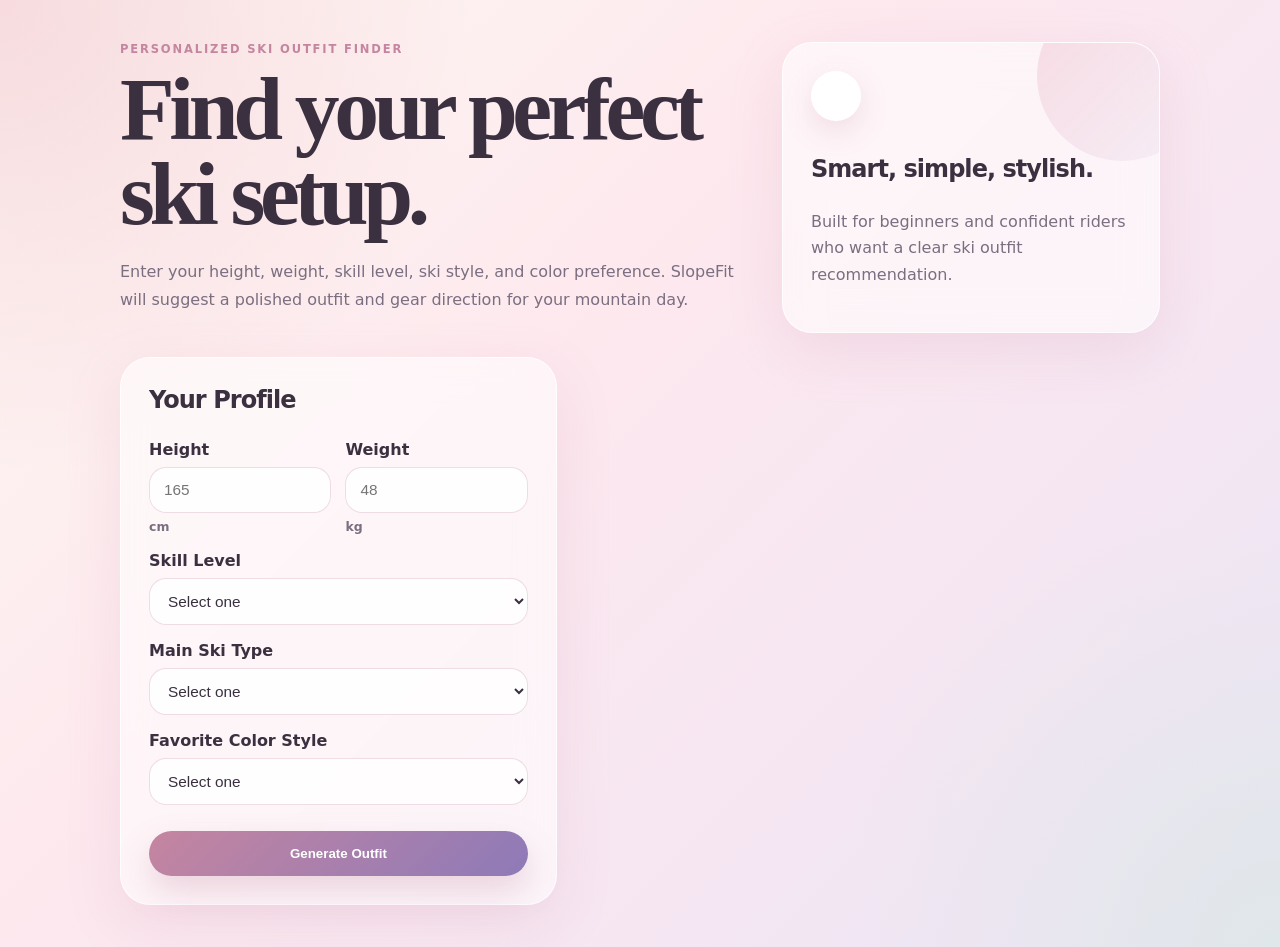
==== ski.html @ 8fa7c706 "Add files via upload" ====
<!DOCTYPE html>
<html lang="en">
<head>
  <meta charset="UTF-8" />
  <meta name="viewport" content="width=device-width, initial-scale=1.0" />
  <title>SlopeFit | Ski Outfit Matcher</title>
  <link rel="stylesheet" href="style.css" />
</head>
<body>
  <main class="page">
    <section class="hero">
      <div class="hero-text">
        <p class="eyebrow">Personalized Ski Outfit Finder</p>
        <h1>Find your perfect ski setup.</h1>
        <p class="subtitle">
          Enter your height, weight, skill level, ski style, and color preference.
          SlopeFit will suggest a polished outfit and gear direction for your mountain day.
        </p>
      </div>

      <div class="hero-card">
        <span class="snow-dot"></span>
        <h2>Smart, simple, stylish.</h2>
        <p>Built for beginners and confident riders who want a clear ski outfit recommendation.</p>
      </div>
    </section>

    <section class="app-shell">
      <form id="matchForm" class="form-card">
        <h2>Your Profile</h2>

        <div class="grid">
          <label>
            Height
            <input id="height" type="number" min="120" max="220" placeholder="165" required />
            <span>cm</span>
          </label>

          <label>
            Weight
            <input id="weight" type="number" min="30" max="150" placeholder="48" required />
            <span>kg</span>
          </label>
        </div>

        <label>
          Skill Level
          <select id="level" required>
            <option value="">Select one</option>
            <option value="beginner">Beginner</option>
            <option value="intermediate">Non-beginner / Intermediate</option>
            <option value="advanced">Advanced</option>
          </select>
        </label>

        <label>
          Main Ski Type
          <select id="skiType" required>
            <option value="">Select one</option>
            <option value="groomer">Groomed runs / resort skiing</option>
            <option value="powder">Powder / soft snow</option>
            <option value="park">Park / freestyle</option>
            <option value="allMountain">All-mountain</option>
          </select>
        </label>

        <label>
          Favorite Color Style
          <select id="color" required>
            <option value="">Select one</option>
            <option value="white">Clean white / ivory</option>
            <option value="black">Black / charcoal</option>
            <option value="blue">Icy blue / navy</option>
            <option value="pink">Soft pink / rose</option>
            <option value="earth">Beige / olive / brown</option>
          </select>
        </label>

        <button type="submit">Generate Outfit</button>
      </form>

      <section id="result" class="result-card hidden">
        <p class="eyebrow">Your Match</p>
        <h2 id="resultTitle"></h2>
        <p id="resultSummary"></p>

        <div class="recommendation-list">
          <div><h3>Jacket</h3><p id="jacket"></p></div>
          <div><h3>Pants</h3><p id="pants"></p></div>
          <div><h3>Skis / Board Direction</h3><p id="ski"></p></div>
          <div><h3>Fit Note</h3><p id="fitNote"></p></div>
        </div>

        <p id="styleTip" class="style-tip"></p>
      </section>
    </section>
  </main>

  <script src="app.js"></script>
</body>
</html>
---- style.css ----
*{box-sizing:border-box}body{margin:0;font-family:Inter,ui-sans-serif,system-ui,-apple-system,BlinkMacSystemFont,"Segoe UI",sans-serif;color:#3a3040;background:radial-gradient(circle at top left,rgba(242,196,206,.55),transparent 30%),radial-gradient(circle at bottom right,rgba(212,232,223,.55),transparent 28%),linear-gradient(135deg,#fdf8f2 0%,#fde8ee 42%,#ede5f7 100%);min-height:100vh}.page{width:min(1040px,92%);margin:0 auto;padding:42px 0}.hero{display:grid;grid-template-columns:1.35fr .8fr;gap:24px;align-items:stretch;margin-bottom:24px}.eyebrow{margin:0 0 10px;text-transform:uppercase;letter-spacing:.16em;font-size:.72rem;font-weight:800;color:#c585a0}h1{margin:0;font-family:Georgia,"Times New Roman",serif;font-size:clamp(2.7rem,7vw,5.8rem);line-height:.95;letter-spacing:-.06em;color:#3a3040}.subtitle{margin:22px 0 0;max-width:650px;font-size:1rem;line-height:1.75;color:#7a6e80}.hero-card,.form-card,.result-card{border:1px solid rgba(255,255,255,.72);background:rgba(255,255,255,.56);backdrop-filter:blur(18px);border-radius:30px;box-shadow:0 18px 55px rgba(197,133,160,.16)}.hero-card{padding:28px;align-self:end;min-height:210px;display:flex;flex-direction:column;justify-content:flex-end;position:relative;overflow:hidden}.hero-card:before{content:"";position:absolute;width:170px;height:170px;border-radius:50%;right:-48px;top:-52px;background:linear-gradient(135deg,rgba(242,196,206,.55),rgba(232,224,245,.35))}.snow-dot{width:50px;height:50px;border-radius:50%;background:#fff;box-shadow:0 10px 28px rgba(197,133,160,.22);margin-bottom:34px}.hero-card h2,.form-card h2,.result-card h2{margin:0 0 10px;letter-spacing:-.04em}.hero-card p,.result-card p{color:#7a6e80;line-height:1.65}.app-shell{display:grid;grid-template-columns:.86fr 1.14fr;gap:24px}.form-card,.result-card{padding:28px}.grid{display:grid;grid-template-columns:1fr 1fr;gap:14px}label{display:block;font-weight:700;color:#3a3040;margin-top:16px}input,select{width:100%;margin-top:8px;padding:13px 14px;border-radius:17px;border:1px solid rgba(197,133,160,.28);background:rgba(255,255,255,.82);color:#3a3040;outline:none;font-size:.96rem}label span{display:inline-block;margin-top:6px;font-size:.78rem;color:#7a6e80}input:focus,select:focus{border-color:#c585a0;box-shadow:0 0 0 4px rgba(197,133,160,.16)}button{width:100%;margin-top:26px;border:0;border-radius:999px;padding:15px 22px;font-weight:800;color:white;background:linear-gradient(135deg,#c585a0,#8e7ab8);cursor:pointer;box-shadow:0 15px 32px rgba(197,133,160,.30);transition:transform .2s ease,box-shadow .2s ease}button:hover{transform:translateY(-2px);box-shadow:0 19px 40px rgba(197,133,160,.36)}.result-card{min-height:100%}.hidden{display:none}.recommendation-list{display:grid;grid-template-columns:1fr 1fr;gap:16px;margin-top:24px}.recommendation-list div{border-radius:22px;padding:18px;background:rgba(255,255,255,.66);border:1px solid rgba(197,133,160,.18)}.recommendation-list h3{margin:0 0 8px;font-size:.9rem;color:#3a3040}.recommendation-list p{margin:0;color:#7a6e80}.style-tip{margin-top:22px;padding:17px 19px;border-radius:21px;background:linear-gradient(135deg,rgba(253,232,238,.9),rgba(212,232,223,.82));color:#524560!important}@media(max-width:820px){.hero,.app-shell,.recommendation-list,.grid{grid-template-columns:1fr}.page{padding:30px 0}.form-card,.result-card,.hero-card{padding:22px;border-radius:24px}}
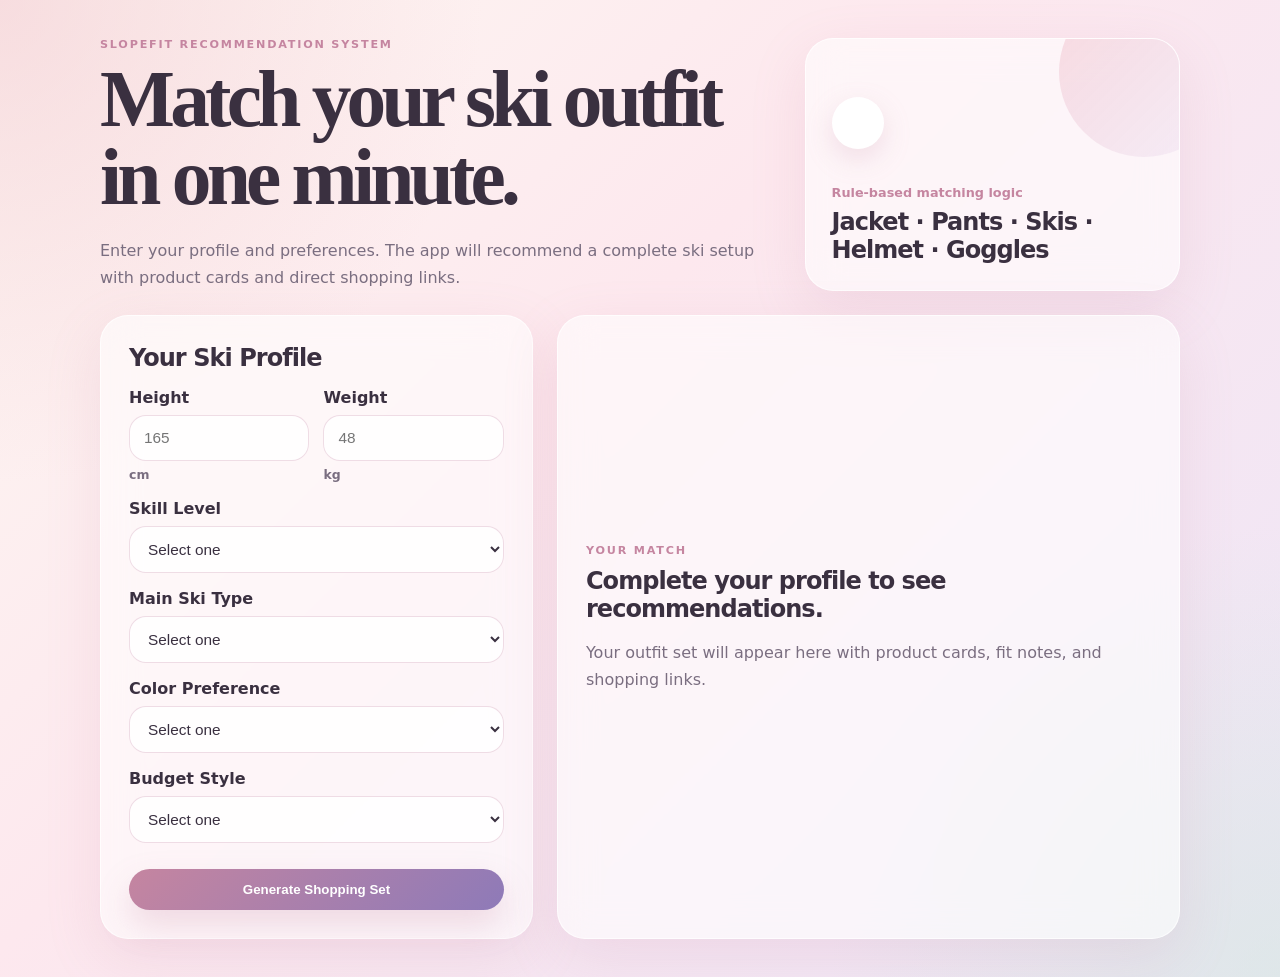
==== commit dc4fd0c6: "Add files via upload" ====
--- a/ski.html
+++ b/ski.html
@@ -3,33 +3,33 @@
 <head>
   <meta charset="UTF-8" />
   <meta name="viewport" content="width=device-width, initial-scale=1.0" />
-  <title>SlopeFit | Ski Outfit Matcher</title>
+  <title>SlopeFit | Product Recommendation App</title>
   <link rel="stylesheet" href="style.css" />
 </head>
 <body>
-  <main class="page">
-    <section class="hero">
-      <div class="hero-text">
-        <p class="eyebrow">Personalized Ski Outfit Finder</p>
-        <h1>Find your perfect ski setup.</h1>
+  <main class="app-page">
+    <section class="app-hero">
+      <div>
+        <p class="eyebrow">SlopeFit Recommendation System</p>
+        <h1>Match your ski outfit in one minute.</h1>
         <p class="subtitle">
-          Enter your height, weight, skill level, ski style, and color preference.
-          SlopeFit will suggest a polished outfit and gear direction for your mountain day.
+          Enter your profile and preferences. The app will recommend a complete ski setup
+          with product cards and direct shopping links.
         </p>
       </div>
 
-      <div class="hero-card">
-        <span class="snow-dot"></span>
-        <h2>Smart, simple, stylish.</h2>
-        <p>Built for beginners and confident riders who want a clear ski outfit recommendation.</p>
+      <div class="mini-card">
+        <span class="orb"></span>
+        <p>Rule-based matching logic</p>
+        <h2>Jacket · Pants · Skis · Helmet · Goggles</h2>
       </div>
     </section>
 
-    <section class="app-shell">
-      <form id="matchForm" class="form-card">
-        <h2>Your Profile</h2>
+    <section class="matcher-layout">
+      <form id="matchForm" class="panel form-panel">
+        <h2>Your Ski Profile</h2>
 
-        <div class="grid">
+        <div class="grid-2">
           <label>
             Height
             <input id="height" type="number" min="120" max="220" placeholder="165" required />
@@ -65,7 +65,7 @@
         </label>
 
         <label>
-          Favorite Color Style
+          Color Preference
           <select id="color" required>
             <option value="">Select one</option>
             <option value="white">Clean white / ivory</option>
@@ -76,22 +76,25 @@
           </select>
         </label>
 
-        <button type="submit">Generate Outfit</button>
+        <label>
+          Budget Style
+          <select id="budget" required>
+            <option value="">Select one</option>
+            <option value="value">Value-focused</option>
+            <option value="balanced">Balanced</option>
+            <option value="premium">Premium</option>
+          </select>
+        </label>
+
+        <button type="submit">Generate Shopping Set</button>
       </form>
 
-      <section id="result" class="result-card hidden">
+      <section id="result" class="panel result-panel empty-state">
         <p class="eyebrow">Your Match</p>
-        <h2 id="resultTitle"></h2>
-        <p id="resultSummary"></p>
-
-        <div class="recommendation-list">
-          <div><h3>Jacket</h3><p id="jacket"></p></div>
-          <div><h3>Pants</h3><p id="pants"></p></div>
-          <div><h3>Skis / Board Direction</h3><p id="ski"></p></div>
-          <div><h3>Fit Note</h3><p id="fitNote"></p></div>
-        </div>
-
-        <p id="styleTip" class="style-tip"></p>
+        <h2>Complete your profile to see recommendations.</h2>
+        <p class="result-summary">
+          Your outfit set will appear here with product cards, fit notes, and shopping links.
+        </p>
       </section>
     </section>
   </main>
--- a/style.css
+++ b/style.css
@@ -1 +1,311 @@
-*{box-sizing:border-box}body{margin:0;font-family:Inter,ui-sans-serif,system-ui,-apple-system,BlinkMacSystemFont,"Segoe UI",sans-serif;color:#3a3040;background:radial-gradient(circle at top left,rgba(242,196,206,.55),transparent 30%),radial-gradient(circle at bottom right,rgba(212,232,223,.55),transparent 28%),linear-gradient(135deg,#fdf8f2 0%,#fde8ee 42%,#ede5f7 100%);min-height:100vh}.page{width:min(1040px,92%);margin:0 auto;padding:42px 0}.hero{display:grid;grid-template-columns:1.35fr .8fr;gap:24px;align-items:stretch;margin-bottom:24px}.eyebrow{margin:0 0 10px;text-transform:uppercase;letter-spacing:.16em;font-size:.72rem;font-weight:800;color:#c585a0}h1{margin:0;font-family:Georgia,"Times New Roman",serif;font-size:clamp(2.7rem,7vw,5.8rem);line-height:.95;letter-spacing:-.06em;color:#3a3040}.subtitle{margin:22px 0 0;max-width:650px;font-size:1rem;line-height:1.75;color:#7a6e80}.hero-card,.form-card,.result-card{border:1px solid rgba(255,255,255,.72);background:rgba(255,255,255,.56);backdrop-filter:blur(18px);border-radius:30px;box-shadow:0 18px 55px rgba(197,133,160,.16)}.hero-card{padding:28px;align-self:end;min-height:210px;display:flex;flex-direction:column;justify-content:flex-end;position:relative;overflow:hidden}.hero-card:before{content:"";position:absolute;width:170px;height:170px;border-radius:50%;right:-48px;top:-52px;background:linear-gradient(135deg,rgba(242,196,206,.55),rgba(232,224,245,.35))}.snow-dot{width:50px;height:50px;border-radius:50%;background:#fff;box-shadow:0 10px 28px rgba(197,133,160,.22);margin-bottom:34px}.hero-card h2,.form-card h2,.result-card h2{margin:0 0 10px;letter-spacing:-.04em}.hero-card p,.result-card p{color:#7a6e80;line-height:1.65}.app-shell{display:grid;grid-template-columns:.86fr 1.14fr;gap:24px}.form-card,.result-card{padding:28px}.grid{display:grid;grid-template-columns:1fr 1fr;gap:14px}label{display:block;font-weight:700;color:#3a3040;margin-top:16px}input,select{width:100%;margin-top:8px;padding:13px 14px;border-radius:17px;border:1px solid rgba(197,133,160,.28);background:rgba(255,255,255,.82);color:#3a3040;outline:none;font-size:.96rem}label span{display:inline-block;margin-top:6px;font-size:.78rem;color:#7a6e80}input:focus,select:focus{border-color:#c585a0;box-shadow:0 0 0 4px rgba(197,133,160,.16)}button{width:100%;margin-top:26px;border:0;border-radius:999px;padding:15px 22px;font-weight:800;color:white;background:linear-gradient(135deg,#c585a0,#8e7ab8);cursor:pointer;box-shadow:0 15px 32px rgba(197,133,160,.30);transition:transform .2s ease,box-shadow .2s ease}button:hover{transform:translateY(-2px);box-shadow:0 19px 40px rgba(197,133,160,.36)}.result-card{min-height:100%}.hidden{display:none}.recommendation-list{display:grid;grid-template-columns:1fr 1fr;gap:16px;margin-top:24px}.recommendation-list div{border-radius:22px;padding:18px;background:rgba(255,255,255,.66);border:1px solid rgba(197,133,160,.18)}.recommendation-list h3{margin:0 0 8px;font-size:.9rem;color:#3a3040}.recommendation-list p{margin:0;color:#7a6e80}.style-tip{margin-top:22px;padding:17px 19px;border-radius:21px;background:linear-gradient(135deg,rgba(253,232,238,.9),rgba(212,232,223,.82));color:#524560!important}@media(max-width:820px){.hero,.app-shell,.recommendation-list,.grid{grid-template-columns:1fr}.page{padding:30px 0}.form-card,.result-card,.hero-card{padding:22px;border-radius:24px}}+* {
+  box-sizing: border-box;
+}
+
+body {
+  margin: 0;
+  font-family: Inter, ui-sans-serif, system-ui, -apple-system, BlinkMacSystemFont, "Segoe UI", sans-serif;
+  color: #3a3040;
+  background:
+    radial-gradient(circle at top left, rgba(242, 196, 206, 0.52), transparent 30%),
+    radial-gradient(circle at bottom right, rgba(212, 232, 223, 0.58), transparent 28%),
+    linear-gradient(135deg, #fdf8f2 0%, #fde8ee 42%, #ede5f7 100%);
+  min-height: 100vh;
+}
+
+.app-page {
+  width: min(1080px, 94%);
+  margin: 0 auto;
+  padding: 38px 0;
+}
+
+.app-hero {
+  display: grid;
+  grid-template-columns: 1.45fr 0.8fr;
+  gap: 24px;
+  align-items: stretch;
+  margin-bottom: 24px;
+}
+
+.eyebrow {
+  margin: 0 0 10px;
+  text-transform: uppercase;
+  letter-spacing: 0.16em;
+  font-size: 0.7rem;
+  font-weight: 800;
+  color: #c585a0;
+}
+
+h1 {
+  margin: 0;
+  font-family: Georgia, "Times New Roman", serif;
+  font-size: clamp(2.55rem, 6.2vw, 5.25rem);
+  line-height: 0.98;
+  letter-spacing: -0.06em;
+}
+
+.subtitle,
+.result-summary,
+.product-reason,
+.note-text {
+  color: #7a6e80;
+  line-height: 1.7;
+}
+
+.subtitle {
+  margin: 20px 0 0;
+  max-width: 690px;
+  font-size: 1rem;
+}
+
+.panel,
+.mini-card,
+.product-card {
+  border: 1px solid rgba(255, 255, 255, 0.72);
+  background: rgba(255, 255, 255, 0.58);
+  backdrop-filter: blur(18px);
+  border-radius: 28px;
+  box-shadow: 0 18px 55px rgba(197, 133, 160, 0.16);
+}
+
+.mini-card {
+  padding: 26px;
+  display: flex;
+  flex-direction: column;
+  justify-content: flex-end;
+  min-height: 220px;
+  position: relative;
+  overflow: hidden;
+}
+
+.mini-card::before {
+  content: "";
+  position: absolute;
+  width: 170px;
+  height: 170px;
+  border-radius: 50%;
+  right: -50px;
+  top: -52px;
+  background: linear-gradient(135deg, rgba(242,196,206,0.6), rgba(232,224,245,0.38));
+}
+
+.orb {
+  width: 52px;
+  height: 52px;
+  border-radius: 50%;
+  background: #ffffff;
+  box-shadow: 0 10px 28px rgba(197, 133, 160, 0.22);
+  margin-bottom: 36px;
+}
+
+.mini-card p {
+  margin: 0 0 8px;
+  color: #c585a0;
+  font-weight: 700;
+  font-size: 0.8rem;
+}
+
+.mini-card h2,
+.form-panel h2,
+.result-panel h2 {
+  margin: 0;
+  letter-spacing: -0.04em;
+}
+
+.matcher-layout {
+  display: grid;
+  grid-template-columns: 0.82fr 1.18fr;
+  gap: 24px;
+}
+
+.form-panel,
+.result-panel {
+  padding: 28px;
+}
+
+.grid-2 {
+  display: grid;
+  grid-template-columns: 1fr 1fr;
+  gap: 14px;
+}
+
+label {
+  display: block;
+  font-weight: 700;
+  color: #3a3040;
+  margin-top: 16px;
+}
+
+input,
+select {
+  width: 100%;
+  margin-top: 8px;
+  padding: 13px 14px;
+  border-radius: 17px;
+  border: 1px solid rgba(197, 133, 160, 0.28);
+  background: rgba(255, 255, 255, 0.86);
+  color: #3a3040;
+  outline: none;
+  font-size: 0.96rem;
+}
+
+label span {
+  display: inline-block;
+  margin-top: 6px;
+  font-size: 0.78rem;
+  color: #7a6e80;
+}
+
+input:focus,
+select:focus {
+  border-color: #c585a0;
+  box-shadow: 0 0 0 4px rgba(197, 133, 160, 0.16);
+}
+
+button,
+.shop-button {
+  border: 0;
+  border-radius: 999px;
+  padding: 13px 18px;
+  font-weight: 800;
+  color: white;
+  background: linear-gradient(135deg, #c585a0, #8e7ab8);
+  cursor: pointer;
+  box-shadow: 0 15px 32px rgba(197, 133, 160, 0.26);
+  transition: transform 0.2s ease, box-shadow 0.2s ease;
+  text-decoration: none;
+  text-align: center;
+}
+
+button {
+  width: 100%;
+  margin-top: 26px;
+}
+
+button:hover,
+.shop-button:hover {
+  transform: translateY(-2px);
+  box-shadow: 0 19px 40px rgba(197, 133, 160, 0.34);
+}
+
+.empty-state {
+  display: flex;
+  flex-direction: column;
+  justify-content: center;
+  min-height: 520px;
+}
+
+.match-header {
+  display: flex;
+  justify-content: space-between;
+  gap: 1rem;
+  align-items: flex-start;
+  margin-bottom: 20px;
+}
+
+.price-badge {
+  white-space: nowrap;
+  padding: 8px 14px;
+  border-radius: 999px;
+  background: rgba(255,255,255,0.72);
+  border: 1px solid rgba(197,133,160,0.22);
+  color: #8d5870;
+  font-weight: 800;
+}
+
+.fit-note {
+  margin: 20px 0;
+  padding: 16px 18px;
+  border-radius: 20px;
+  background: linear-gradient(135deg, rgba(253,232,238,0.92), rgba(212,232,223,0.82));
+}
+
+.product-grid {
+  display: grid;
+  grid-template-columns: 1fr 1fr;
+  gap: 15px;
+  margin-top: 18px;
+}
+
+.product-card {
+  padding: 18px;
+  box-shadow: none;
+}
+
+.product-category {
+  display: inline-block;
+  font-size: 0.68rem;
+  text-transform: uppercase;
+  letter-spacing: 0.14em;
+  color: #c585a0;
+  font-weight: 800;
+  margin-bottom: 9px;
+}
+
+.product-card h3 {
+  margin: 0 0 8px;
+  font-size: 1rem;
+  line-height: 1.25;
+}
+
+.product-meta {
+  display: flex;
+  gap: 8px;
+  flex-wrap: wrap;
+  margin: 10px 0 12px;
+}
+
+.product-pill {
+  font-size: 0.74rem;
+  border-radius: 999px;
+  padding: 5px 9px;
+  background: rgba(255,255,255,0.76);
+  border: 1px solid rgba(197,133,160,0.18);
+  color: #7a6e80;
+}
+
+.product-reason {
+  font-size: 0.85rem;
+  margin-bottom: 14px;
+}
+
+.shop-button {
+  display: inline-block;
+  width: 100%;
+  font-size: 0.86rem;
+}
+
+.disclaimer {
+  margin-top: 18px;
+  font-size: 0.76rem;
+  color: #8b8190;
+  line-height: 1.6;
+}
+
+@media (max-width: 880px) {
+  .app-hero,
+  .matcher-layout,
+  .product-grid,
+  .grid-2 {
+    grid-template-columns: 1fr;
+  }
+
+  .app-page {
+    padding: 28px 0;
+  }
+
+  .form-panel,
+  .result-panel,
+  .mini-card {
+    padding: 22px;
+    border-radius: 24px;
+  }
+
+  .match-header {
+    flex-direction: column;
+  }
+
+  .price-badge {
+    white-space: normal;
+  }
+}
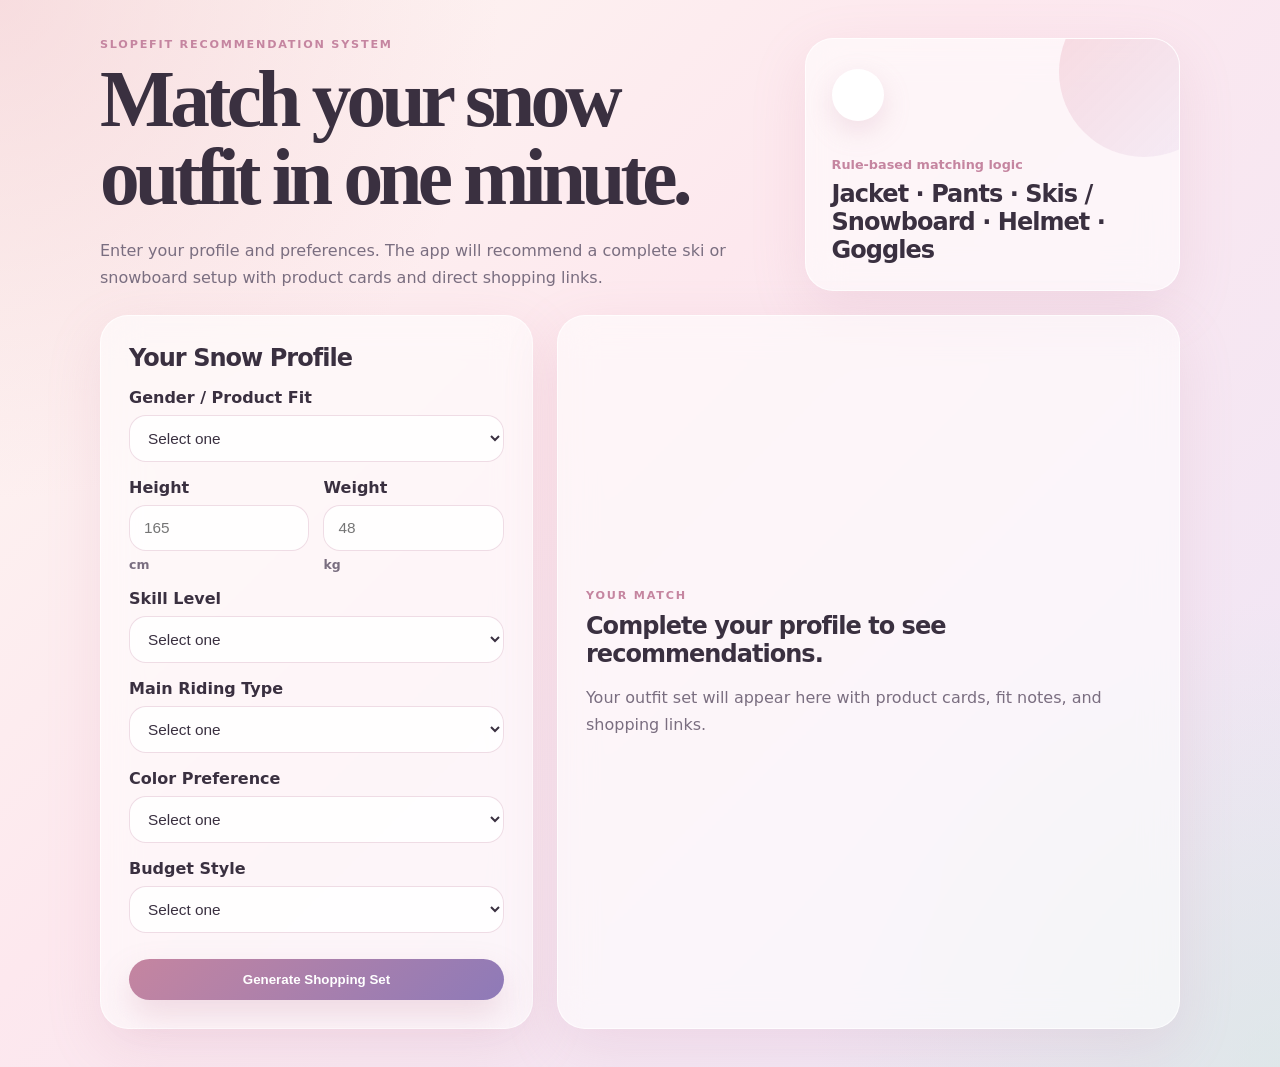
==== commit a2fedee1: "Add files via upload" ====
--- a/ski.html
+++ b/ski.html
@@ -11,9 +11,9 @@
     <section class="app-hero">
       <div>
         <p class="eyebrow">SlopeFit Recommendation System</p>
-        <h1>Match your ski outfit in one minute.</h1>
+        <h1>Match your snow outfit in one minute.</h1>
         <p class="subtitle">
-          Enter your profile and preferences. The app will recommend a complete ski setup
+          Enter your profile and preferences. The app will recommend a complete ski or snowboard setup
           with product cards and direct shopping links.
         </p>
       </div>
@@ -21,13 +21,23 @@
       <div class="mini-card">
         <span class="orb"></span>
         <p>Rule-based matching logic</p>
-        <h2>Jacket · Pants · Skis · Helmet · Goggles</h2>
+        <h2>Jacket · Pants · Skis / Snowboard · Helmet · Goggles</h2>
       </div>
     </section>
 
     <section class="matcher-layout">
       <form id="matchForm" class="panel form-panel">
-        <h2>Your Ski Profile</h2>
+        <h2>Your Snow Profile</h2>
+
+        <label>
+          Gender / Product Fit
+          <select id="gender" required>
+            <option value="">Select one</option>
+            <option value="women">Women's fit</option>
+            <option value="men">Men's fit</option>
+            <option value="unisex">Unisex / no preference</option>
+          </select>
+        </label>
 
         <div class="grid-2">
           <label>
@@ -54,13 +64,17 @@
         </label>
 
         <label>
-          Main Ski Type
-          <select id="skiType" required>
+          Main Riding Type
+          <select id="snowType" required>
             <option value="">Select one</option>
-            <option value="groomer">Groomed runs / resort skiing</option>
-            <option value="powder">Powder / soft snow</option>
-            <option value="park">Park / freestyle</option>
-            <option value="allMountain">All-mountain</option>
+            <option value="groomer">Skiing — groomed resort runs</option>
+            <option value="powder">Skiing — powder / soft snow</option>
+            <option value="park">Skiing — park / freestyle</option>
+            <option value="allMountain">Skiing — all-mountain</option>
+            <option value="snowboardGroomer">Snowboarding — groomed resort runs</option>
+            <option value="snowboardPowder">Snowboarding — powder / freeride</option>
+            <option value="snowboardPark">Snowboarding — park / freestyle</option>
+            <option value="snowboardAllMountain">Snowboarding — all-mountain</option>
           </select>
         </label>
 
